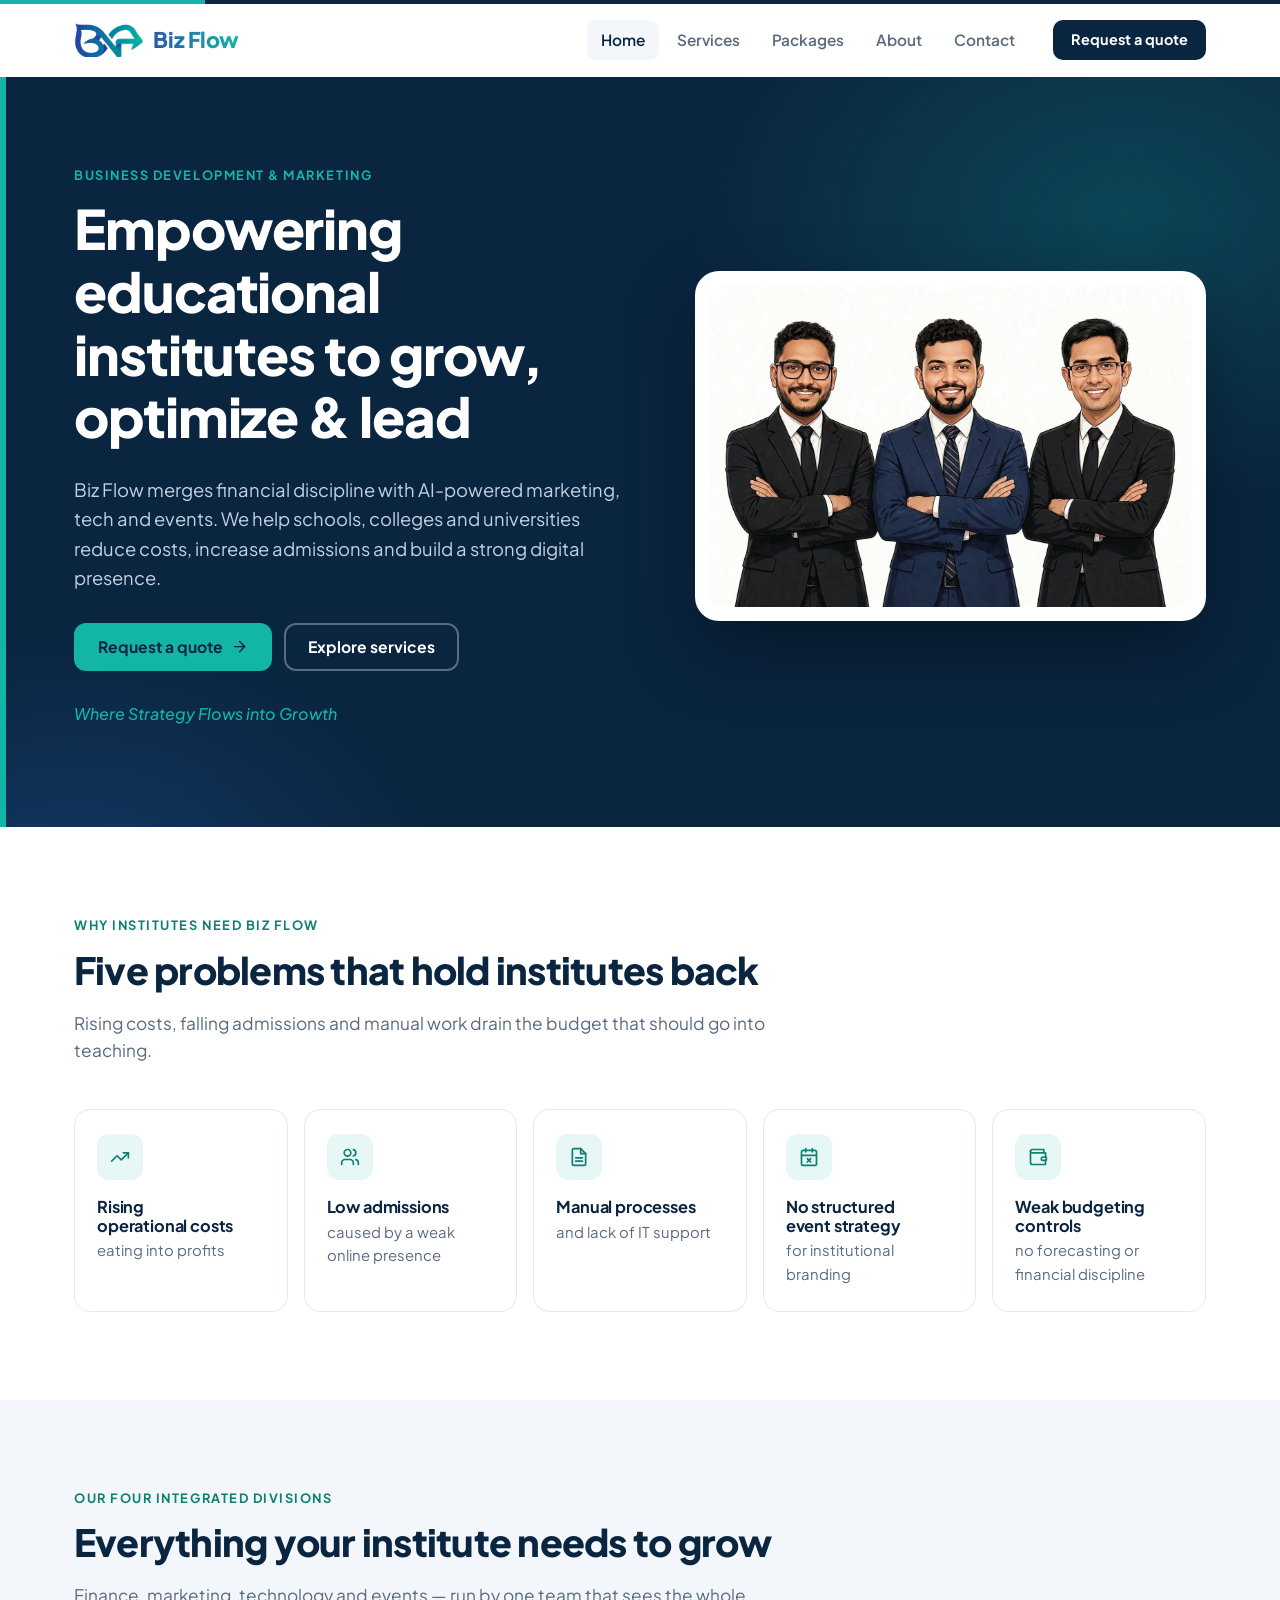
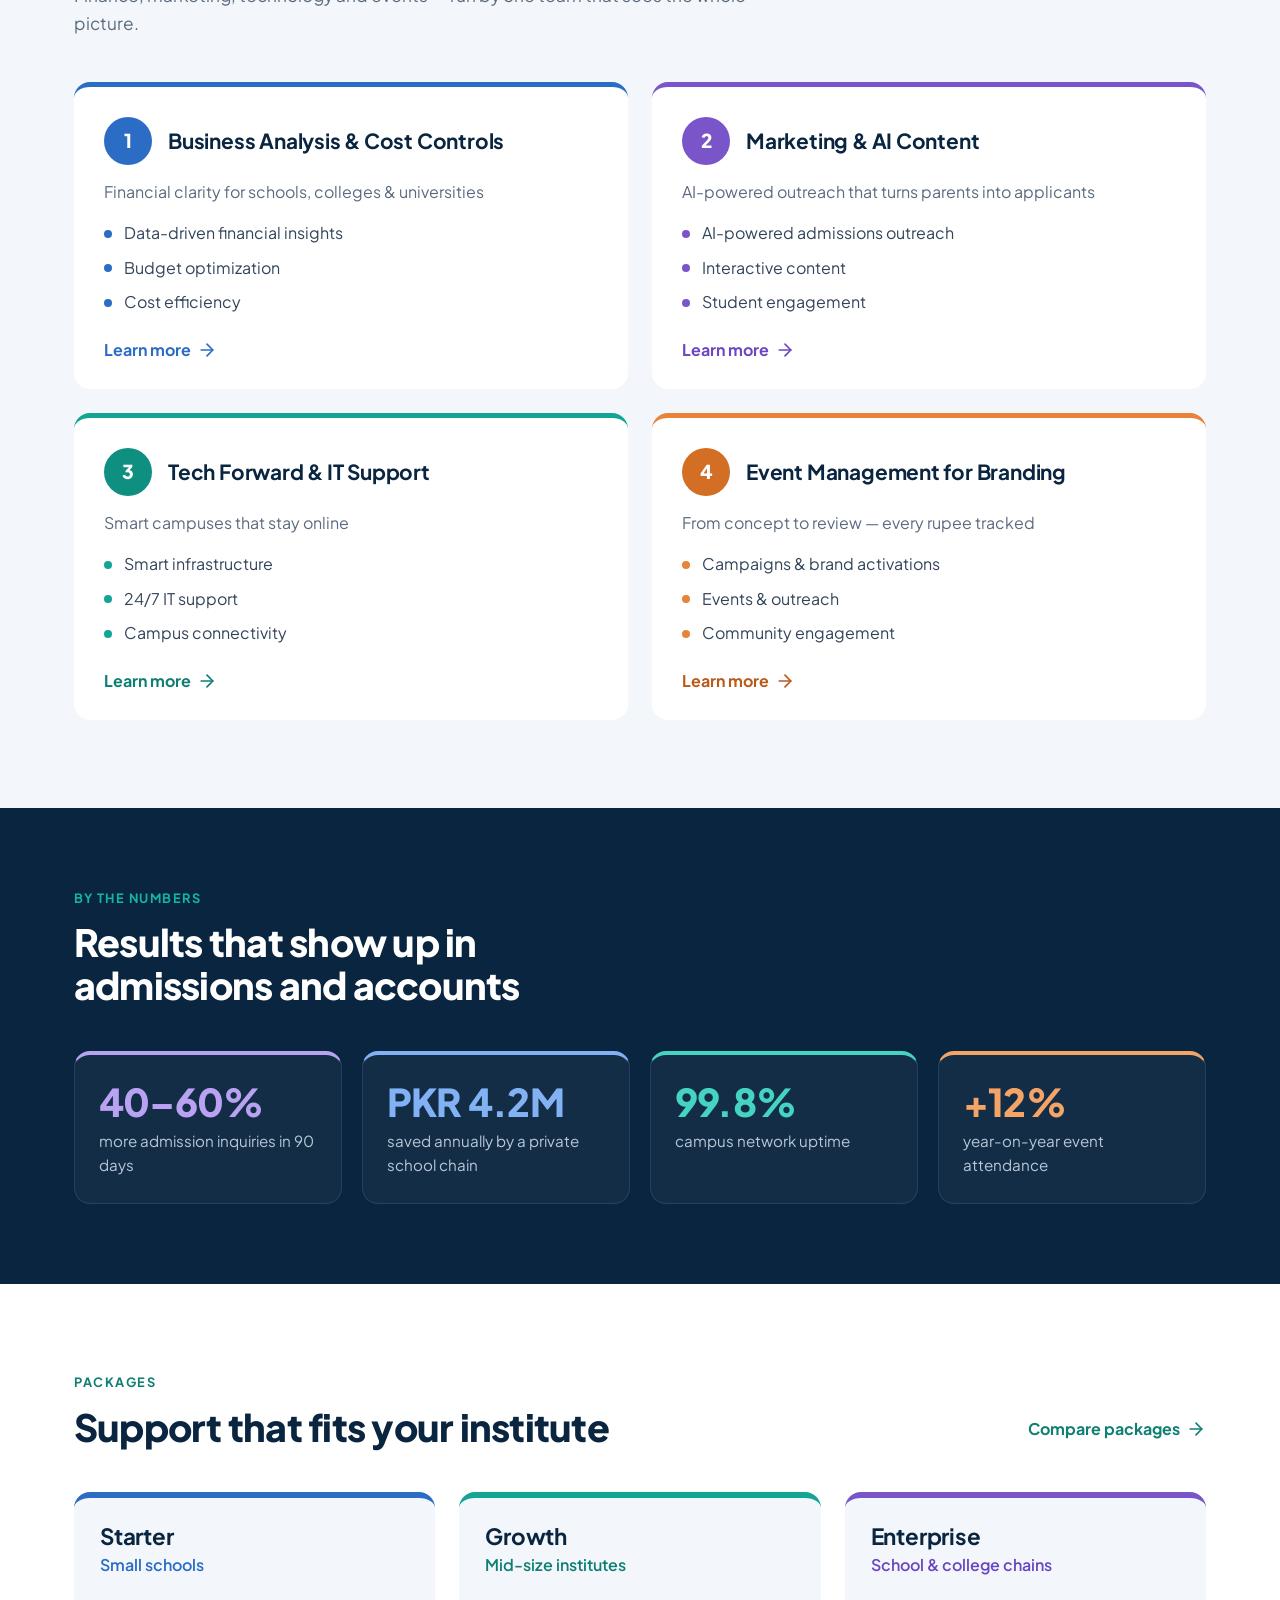
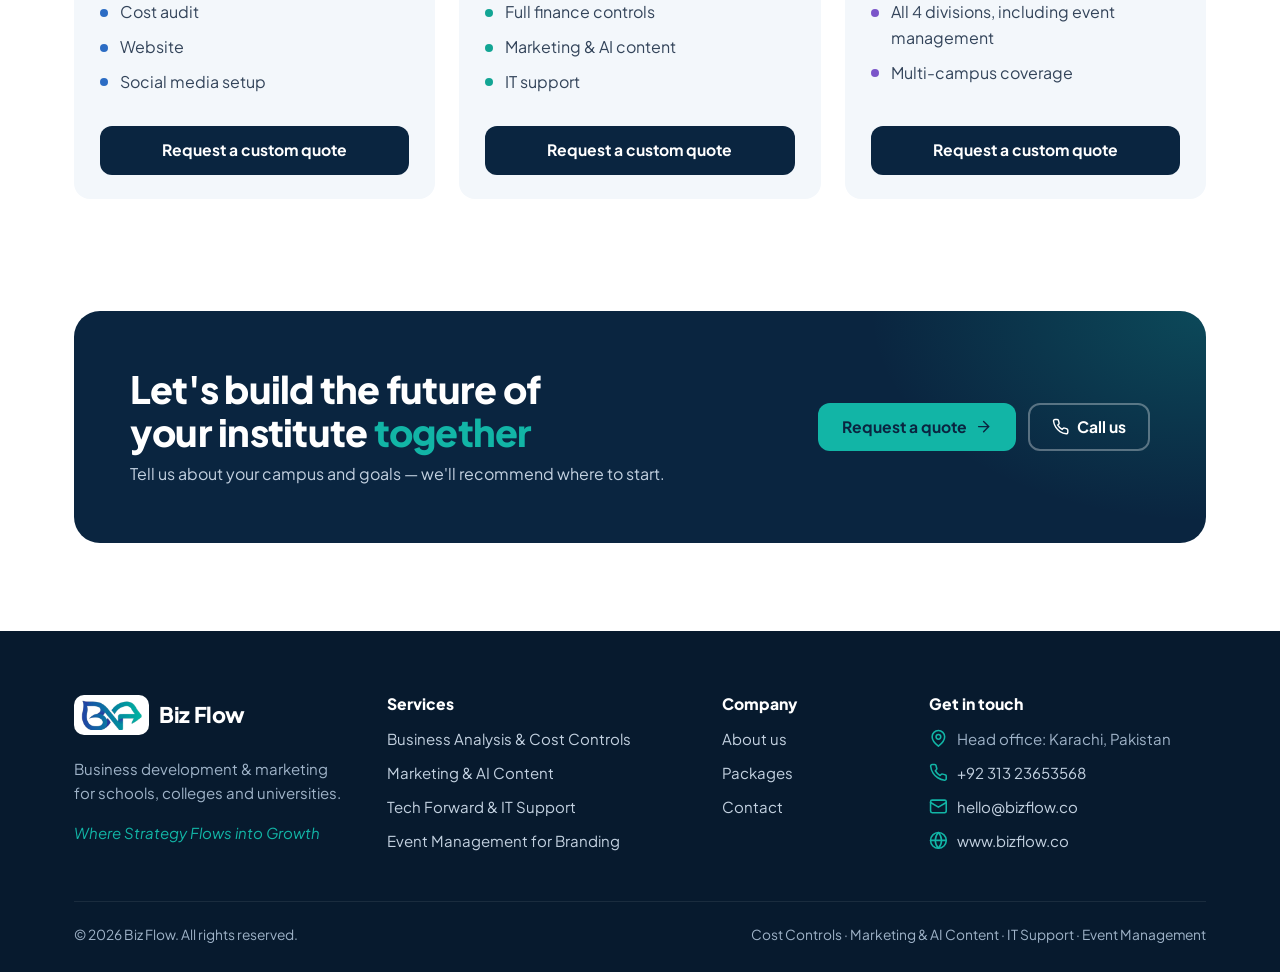
==== index.html @ 92a4a226 "Add Biz Flow single-page website Static SPA (HTML/CSS/JS, hash routing) for GitHub Pages: home, serv" ====
<!doctype html>
<html lang="en">
<head>
  <meta charset="utf-8">
  <meta name="viewport" content="width=device-width, initial-scale=1">
  <title>Biz Flow — Business Development &amp; Marketing for Educational Institutes</title>
  <meta name="description" content="Biz Flow helps schools, colleges and universities in Pakistan reduce costs, increase admissions and build a strong digital presence — cost controls, AI marketing, IT support and event management.">
  <meta name="theme-color" content="#0a2540">

  <meta property="og:type" content="website">
  <meta property="og:title" content="Biz Flow — Where Strategy Flows into Growth">
  <meta property="og:description" content="Business development & marketing for schools, colleges and universities: cost controls, AI-powered admissions marketing, IT support and event management.">
  <meta property="og:image" content="assets/img/team.jpg">

  <link rel="icon" type="image/png" href="assets/img/favicon.png">
  <link rel="apple-touch-icon" href="assets/img/apple-touch-icon.png">

  <link rel="preconnect" href="https://fonts.googleapis.com">
  <link rel="preconnect" href="https://fonts.gstatic.com" crossorigin>
  <link rel="stylesheet" href="https://fonts.googleapis.com/css2?family=Plus+Jakarta+Sans:ital,wght@0,400;0,500;0,600;0,700;0,800;1,500&display=swap">
  <link rel="stylesheet" href="assets/css/style.css">
</head>
<body>
  <a class="skip-link" href="#app">Skip to content</a>

  <header class="site-header">
    <div class="container nav-wrap">
      <a class="brand" href="#/" aria-label="Biz Flow — home">
        <img src="assets/img/mark.png" alt="" width="69" height="34">
        <span>Biz Flow</span>
      </a>

      <button class="nav-toggle" type="button" aria-expanded="false" aria-controls="site-nav" aria-label="Open menu">
        <svg class="icon i-menu" viewBox="0 0 24 24" aria-hidden="true"><path d="M4 6h16"/><path d="M4 12h16"/><path d="M4 18h16"/></svg>
        <svg class="icon i-close" viewBox="0 0 24 24" aria-hidden="true"><path d="M18 6 6 18"/><path d="m6 6 12 12"/></svg>
      </button>

      <nav id="site-nav" class="site-nav" aria-label="Main">
        <ul>
          <li><a href="#/" data-nav="home">Home</a></li>
          <li><a href="#/services" data-nav="services">Services</a></li>
          <li><a href="#/packages" data-nav="packages">Packages</a></li>
          <li><a href="#/about" data-nav="about">About</a></li>
          <li><a href="#/contact" data-nav="contact">Contact</a></li>
        </ul>
        <a class="btn btn-dark btn-sm" href="#/contact">Request a quote</a>
      </nav>
    </div>
  </header>

  <main id="app" tabindex="-1">
    <noscript>
      <div class="container" style="padding:64px 24px">
        <h1>Biz Flow</h1>
        <p>Business development &amp; marketing for educational institutes. Please enable JavaScript to view this site,
          or contact us at <a href="mailto:hello@bizflow.co">hello@bizflow.co</a>.</p>
      </div>
    </noscript>
  </main>

  <footer id="site-footer" class="site-footer"></footer>

  <script src="assets/js/data.js"></script>
  <script src="assets/js/app.js"></script>
</body>
</html>
---- assets/css/style.css ----
/* ==========================================================
   Biz Flow — site styles
   Brand colours sampled from the Biz Flow company profile.
   ========================================================== */

:root {
  --navy: #0a2540;
  --navy-2: #12355c;
  --navy-deep: #071a2e;
  --ink: #0a2540;
  --text: #33445a;
  --muted: #5b6b7f;
  --line: #e3e9f0;
  --line-strong: #c9d4e0;
  --surface: #f3f7fb;
  --white: #ffffff;

  --teal: #12b5a6;
  --teal-hover: #1fc9b9;
  --teal-dark: #0f7f74;
  --teal-tint: #e6f7f5;

  /* Division tones: base, strong (white text on it), text (on white), tint, light (on navy) */
  --blue: #2b6cc4;   --blue-strong: #2b6cc4;   --blue-text: #2b6cc4;   --blue-tint: #e8f0fb;   --blue-light: #82b2f3;
  --purple: #7a55c9; --purple-strong: #7a55c9; --purple-text: #6b46c1; --purple-tint: #f0ebfa; --purple-light: #b9a2f2;
  --green: #12a594;  --green-strong: #0f8f80;  --green-text: #0f7f74;  --green-tint: #e6f7f5;  --green-light: #45d3c2;
  --orange: #e8833a; --orange-strong: #d26f25; --orange-text: #b85a1a; --orange-tint: #fdf0e6; --orange-light: #f5a467;

  --radius: 16px;
  --radius-lg: 22px;
  --shadow: 0 1px 2px rgba(10, 37, 64, 0.05), 0 10px 30px rgba(10, 37, 64, 0.08);
  --font: "Plus Jakarta Sans", system-ui, -apple-system, "Segoe UI", Roboto, Arial, sans-serif;
  --container: 1180px;
  --header-h: 76px;
}

/* ---------- Base ---------- */
*,
*::before,
*::after {
  box-sizing: border-box;
}

html {
  -webkit-text-size-adjust: 100%;
}

body {
  margin: 0;
  font-family: var(--font);
  font-size: 16px;
  line-height: 1.6;
  color: var(--text);
  background: var(--white);
  -webkit-font-smoothing: antialiased;
  overflow-x: hidden;
}

img {
  display: block;
  max-width: 100%;
  height: auto;
}

a {
  color: inherit;
}

h1,
h2,
h3 {
  margin: 0 0 0.5em;
  color: var(--ink);
  font-weight: 800;
  line-height: 1.15;
  letter-spacing: -0.02em;
  text-wrap: balance;
}

h1 {
  font-size: clamp(2.1rem, 4.4vw, 3.4rem);
}

h2 {
  font-size: clamp(1.65rem, 3vw, 2.35rem);
}

h3 {
  font-size: 1.15rem;
  font-weight: 700;
  letter-spacing: -0.01em;
}

p {
  margin: 0 0 1em;
}

:focus-visible {
  outline: 3px solid var(--teal);
  outline-offset: 2px;
}

main:focus {
  outline: none;
}

.container {
  width: 100%;
  max-width: var(--container);
  margin: 0 auto;
  padding: 0 24px;
}

.narrow {
  max-width: 640px;
}

.center {
  text-align: center;
}

.muted {
  color: var(--muted);
}

.sr-only {
  position: absolute;
  width: 1px;
  height: 1px;
  padding: 0;
  margin: -1px;
  overflow: hidden;
  clip: rect(0, 0, 0, 0);
  white-space: nowrap;
  border: 0;
}

.icon {
  width: 1.25em;
  height: 1.25em;
  flex: none;
  fill: none;
  stroke: currentColor;
  stroke-width: 2;
  stroke-linecap: round;
  stroke-linejoin: round;
}

.skip-link {
  position: absolute;
  left: 16px;
  top: -60px;
  z-index: 100;
  padding: 10px 16px;
  border-radius: 10px;
  background: var(--navy);
  color: #fff;
  font-weight: 700;
  text-decoration: none;
}

.skip-link:focus {
  top: 12px;
}

/* ---------- Buttons ---------- */
.btn {
  display: inline-flex;
  align-items: center;
  justify-content: center;
  gap: 8px;
  padding: 13px 22px;
  border: 2px solid transparent;
  border-radius: 12px;
  font: inherit;
  font-size: 0.98rem;
  font-weight: 700;
  line-height: 1.2;
  text-decoration: none;
  cursor: pointer;
  transition: transform 0.15s ease, background-color 0.15s ease, border-color 0.15s ease, box-shadow 0.15s ease;
}

.btn:hover {
  transform: translateY(-1px);
}

.btn .icon {
  width: 1.1em;
  height: 1.1em;
}

.btn-primary {
  background: var(--teal);
  color: var(--navy);
}

.btn-primary:hover {
  background: var(--teal-hover);
  box-shadow: 0 8px 22px rgba(18, 181, 166, 0.32);
}

.btn-dark {
  background: var(--navy);
  color: #fff;
}

.btn-dark:hover {
  background: var(--navy-2);
  box-shadow: 0 8px 22px rgba(10, 37, 64, 0.22);
}

.btn-ghost-light {
  border-color: rgba(255, 255, 255, 0.32);
  color: #fff;
}

.btn-ghost-light:hover {
  border-color: #fff;
  background: rgba(255, 255, 255, 0.06);
}

.btn-whatsapp {
  background: #1f9d55;
  color: #fff;
}

.btn-whatsapp:hover {
  background: #1a8a4a;
}

.btn-sm {
  padding: 9px 16px;
  border-radius: 10px;
  font-size: 0.9rem;
}

.btn-row {
  display: flex;
  flex-wrap: wrap;
  gap: 12px;
}

.link-arrow {
  display: inline-flex;
  align-items: center;
  gap: 6px;
  color: var(--teal-dark);
  font-weight: 700;
  text-decoration: none;
  white-space: nowrap;
}

.link-arrow:hover .icon {
  transform: translateX(3px);
}

.link-arrow .icon,
.more .icon {
  transition: transform 0.15s ease;
}

/* ---------- Header ---------- */
.site-header {
  position: sticky;
  top: 0;
  z-index: 50;
  background: rgba(255, 255, 255, 0.94);
  backdrop-filter: saturate(180%) blur(12px);
  -webkit-backdrop-filter: saturate(180%) blur(12px);
  border-bottom: 1px solid transparent;
  transition: border-color 0.2s ease, box-shadow 0.2s ease;
}

.site-header::before {
  content: "";
  display: block;
  height: 4px;
  background: linear-gradient(90deg, var(--teal) 0 16%, var(--navy) 16% 100%);
}

.site-header.scrolled {
  border-bottom-color: var(--line);
  box-shadow: 0 6px 24px rgba(10, 37, 64, 0.06);
}

.nav-wrap {
  display: flex;
  align-items: center;
  justify-content: space-between;
  gap: 24px;
  height: calc(var(--header-h) - 4px);
}

.brand {
  display: inline-flex;
  align-items: center;
  gap: 10px;
  font-size: 1.35rem;
  font-weight: 800;
  letter-spacing: -0.02em;
  text-decoration: none;
}

.brand img {
  width: auto;
  height: 34px;
}

.brand span {
  background: linear-gradient(90deg, #2b5ba8, #12b5a6);
  -webkit-background-clip: text;
  background-clip: text;
  color: transparent;
}

.site-nav {
  display: flex;
  align-items: center;
  gap: 24px;
}

.site-nav ul {
  display: flex;
  gap: 4px;
  margin: 0;
  padding: 0;
  list-style: none;
}

.site-nav ul a {
  display: block;
  padding: 8px 14px;
  border-radius: 9px;
  color: var(--muted);
  font-size: 0.96rem;
  font-weight: 600;
  text-decoration: none;
  transition: color 0.15s ease, background-color 0.15s ease;
}

.site-nav ul a:hover,
.site-nav ul a[aria-current="page"] {
  color: var(--ink);
  background: var(--surface);
}

.nav-toggle {
  display: none;
  align-items: center;
  justify-content: center;
  width: 44px;
  height: 44px;
  padding: 0;
  border: 1px solid var(--line);
  border-radius: 10px;
  background: #fff;
  color: var(--ink);
  cursor: pointer;
}

.nav-toggle .icon {
  width: 22px;
  height: 22px;
}

.nav-toggle .i-close,
.nav-toggle[aria-expanded="true"] .i-menu {
  display: none;
}

.nav-toggle[aria-expanded="true"] .i-close {
  display: block;
}

@media (max-width: 920px) {
  .nav-toggle {
    display: inline-flex;
  }

  .site-nav {
    position: absolute;
    top: 100%;
    left: 0;
    right: 0;
    display: none;
    flex-direction: column;
    align-items: stretch;
    gap: 14px;
    padding: 12px 16px 20px;
    background: #fff;
    border-bottom: 1px solid var(--line);
    box-shadow: 0 18px 30px rgba(10, 37, 64, 0.1);
  }

  .site-nav.open {
    display: flex;
  }

  .site-nav ul {
    flex-direction: column;
  }

  .site-nav ul a {
    padding: 12px 14px;
    font-size: 1rem;
  }
}

/* ---------- Sections ---------- */
.section {
  padding: 88px 0;
}

.section-tight {
  padding: 24px 0 88px;
}

.section-alt {
  background: var(--surface);
}

.section-head {
  max-width: 720px;
  margin-bottom: 44px;
}

.section-head.center {
  margin-inline: auto;
  text-align: center;
}

.section-head p:last-child {
  margin-bottom: 0;
  color: var(--muted);
  font-size: 1.08rem;
}

.head-row {
  display: flex;
  align-items: flex-end;
  justify-content: space-between;
  gap: 24px;
  margin-bottom: 44px;
}

.head-row .section-head,
.head-row .section-head h2 {
  margin-bottom: 0;
}

.head-row .link-arrow {
  padding-bottom: 6px;
}

.eyebrow {
  margin: 0 0 12px;
  color: var(--teal-dark);
  font-size: 0.8rem;
  font-weight: 700;
  letter-spacing: 0.12em;
  text-transform: uppercase;
}

.eyebrow-light {
  color: var(--teal);
}

.h-sm {
  margin-bottom: 20px;
  font-size: 1.4rem;
}

.spacer {
  height: 40px;
}

/* ---------- Hero ---------- */
.hero {
  position: relative;
  overflow: hidden;
  padding: 88px 0 100px;
  background: var(--navy);
  color: #c3d1e0;
}

.hero::before {
  content: "";
  position: absolute;
  inset: 0;
  background:
    radial-gradient(620px 420px at 88% 18%, rgba(18, 181, 166, 0.22), transparent 70%),
    radial-gradient(520px 380px at 6% 110%, rgba(43, 108, 196, 0.28), transparent 70%);
  pointer-events: none;
}

.hero::after {
  content: "";
  position: absolute;
  top: 0;
  bottom: 0;
  left: 0;
  width: 6px;
  background: var(--teal);
}

.hero-grid {
  position: relative;
  display: grid;
  grid-template-columns: 1.05fr 0.95fr;
  align-items: center;
  gap: 56px;
}

.hero h1 {
  color: #fff;
}

.hero .lead {
  max-width: 34em;
  margin-bottom: 30px;
  color: #c3d1e0;
  font-size: 1.15rem;
}

.hero-tagline {
  margin: 30px 0 0;
  color: var(--teal);
  font-style: italic;
  font-weight: 500;
}

.hero-media {
  padding: 14px;
  border-radius: 24px;
  background: #fff;
  box-shadow: 0 30px 70px rgba(0, 0, 0, 0.35);
}

.hero-media img {
  border-radius: 14px;
}

@media (max-width: 920px) {
  .hero {
    padding: 56px 0 64px;
  }

  .hero-grid {
    grid-template-columns: 1fr;
    gap: 40px;
  }
}

/* ---------- Page header ---------- */
.page-head {
  position: relative;
  padding: 64px 0 56px;
  background: var(--surface);
  border-bottom: 1px solid var(--line);
}

.page-head h1 {
  max-width: 20em;
  font-size: clamp(2rem, 3.8vw, 2.9rem);
}

.page-head .sub {
  max-width: 40em;
  margin: 0;
  color: var(--muted);
  font-size: 1.15rem;
}

.page-head .btn-row {
  margin-top: 28px;
}

.division-head::before {
  content: "";
  position: absolute;
  top: 0;
  left: 0;
  right: 0;
  height: 6px;
  background: var(--c);
}

.division-head .title-row {
  display: flex;
  align-items: center;
  gap: 18px;
  margin-bottom: 12px;
}

.division-head h1 {
  margin: 0;
}

.crumbs {
  margin-bottom: 18px;
  color: var(--muted);
  font-size: 0.9rem;
}

.crumbs a {
  color: var(--muted);
  text-decoration: none;
}

.crumbs a:hover {
  color: var(--ink);
  text-decoration: underline;
}

/* ---------- Pain points ---------- */
.pain-grid {
  display: grid;
  grid-template-columns: repeat(5, 1fr);
  gap: 16px;
}

.pain {
  padding: 24px 22px;
  border: 1px solid var(--line);
  border-radius: var(--radius);
  background: #fff;
}

.pain .ic {
  display: grid;
  place-items: center;
  width: 46px;
  height: 46px;
  margin-bottom: 18px;
  border-radius: 12px;
  background: var(--teal-tint);
  color: var(--teal-dark);
}

.pain h3 {
  margin-bottom: 4px;
  font-size: 1.02rem;
}

.pain p {
  margin: 0;
  color: var(--muted);
  font-size: 0.93rem;
}

@media (max-width: 1100px) {
  .pain-grid {
    grid-template-columns: repeat(3, 1fr);
  }
}

@media (max-width: 720px) {
  .pain-grid {
    grid-template-columns: 1fr 1fr;
  }
}

@media (max-width: 460px) {
  .pain-grid {
    grid-template-columns: 1fr;
  }
}

/* ---------- Division cards ---------- */
.div-grid {
  display: grid;
  grid-template-columns: repeat(2, 1fr);
  gap: 24px;
}

.section-alt .div-card {
  background: #fff;
}

.div-card {
  display: flex;
  flex-direction: column;
  padding: 30px 30px 26px;
  border-top: 5px solid var(--c);
  border-radius: var(--radius);
  background: var(--surface);
  color: inherit;
  text-decoration: none;
  transition: transform 0.2s ease, box-shadow 0.2s ease;
}

.div-card:hover {
  transform: translateY(-3px);
  box-shadow: var(--shadow);
}

.div-card .top {
  display: flex;
  align-items: center;
  gap: 16px;
  margin-bottom: 14px;
}

.div-card h3 {
  margin: 0;
  font-size: 1.3rem;
}

.div-card .tag {
  color: var(--muted);
}

.badge-num {
  display: grid;
  place-items: center;
  flex: none;
  width: 48px;
  height: 48px;
  border-radius: 50%;
  background: var(--c-strong);
  color: #fff;
  font-size: 1.2rem;
  font-weight: 800;
}

.badge-num.lg {
  width: 60px;
  height: 60px;
  font-size: 1.5rem;
}

.ticks {
  display: grid;
  gap: 9px;
  margin: 0 0 22px;
  padding: 0;
  list-style: none;
}

.ticks li {
  display: flex;
  align-items: flex-start;
  gap: 12px;
}

.ticks li::before {
  content: "";
  flex: none;
  width: 8px;
  height: 8px;
  margin-top: 0.6em;
  border-radius: 50%;
  background: var(--c);
}

.more {
  display: inline-flex;
  align-items: center;
  gap: 6px;
  margin-top: auto;
  color: var(--c-text);
  font-weight: 700;
}

.div-card:hover .more .icon {
  transform: translateX(3px);
}

@media (max-width: 780px) {
  .div-grid {
    grid-template-columns: 1fr;
  }

  .div-card {
    padding: 24px 22px 22px;
  }

  .div-card h3 {
    font-size: 1.15rem;
  }
}

/* ---------- Numbers band ---------- */
.numbers {
  padding: 80px 0;
  background: var(--navy);
  color: #c3d1e0;
}

.numbers h2 {
  color: #fff;
}

.num-grid {
  display: grid;
  grid-template-columns: repeat(4, 1fr);
  gap: 20px;
}

.num {
  padding: 26px 24px;
  border: 1px solid rgba(255, 255, 255, 0.09);
  border-top: 4px solid var(--c-light);
  border-radius: var(--radius);
  background: rgba(255, 255, 255, 0.04);
}

.num .v {
  margin: 0 0 6px;
  color: var(--c-light);
  font-size: clamp(1.8rem, 3vw, 2.4rem);
  font-weight: 800;
  line-height: 1.1;
  letter-spacing: -0.02em;
}

.num .l {
  margin: 0;
  color: #b8c7d8;
  font-size: 0.95rem;
}

@media (max-width: 920px) {
  .num-grid {
    grid-template-columns: 1fr 1fr;
  }
}

@media (max-width: 460px) {
  .num-grid {
    grid-template-columns: 1fr;
  }
}

/* ---------- Packages ---------- */
.pkg-grid {
  display: grid;
  grid-template-columns: repeat(3, 1fr);
  gap: 24px;
}

.pkg {
  display: flex;
  flex-direction: column;
  padding: 32px 30px 30px;
  border-top: 6px solid var(--c);
  border-radius: var(--radius);
  background: var(--surface);
}

.pkg h3 {
  margin-bottom: 2px;
  font-size: 1.7rem;
}

.pkg .aud {
  margin-bottom: 22px;
  color: var(--c-text);
  font-weight: 600;
}

.pkg .ticks {
  margin-bottom: 32px;
}

.pkg .btn {
  margin-top: auto;
}

.pkg-grid.compact .pkg {
  padding: 26px 26px 24px;
}

.pkg-grid.compact .pkg h3 {
  font-size: 1.4rem;
}

@media (max-width: 920px) {
  .pkg-grid {
    grid-template-columns: 1fr;
  }
}

.compare-wrap {
  overflow-x: auto;
  border: 1px solid var(--line);
  border-radius: var(--radius);
  background: #fff;
}

.compare {
  width: 100%;
  min-width: 640px;
  border-collapse: collapse;
  font-size: 0.96rem;
}

.compare th,
.compare td {
  padding: 16px 20px;
  border-bottom: 1px solid var(--line);
  text-align: left;
  vertical-align: middle;
}

.compare thead th {
  background: var(--surface);
  color: var(--ink);
  font-weight: 700;
}

.compare tbody th {
  color: var(--ink);
  font-weight: 600;
}

.compare tr:last-child > * {
  border-bottom: 0;
}

.compare .yes {
  color: var(--green-text);
}

.compare .no {
  color: #9aa8b8;
}

/* ---------- Division detail ---------- */
.split {
  display: grid;
  grid-template-columns: 1.15fr 0.85fr;
  align-items: start;
  gap: 48px;
}

@media (max-width: 960px) {
  .split {
    grid-template-columns: 1fr;
  }
}

.svc-list {
  display: grid;
  gap: 14px;
}

.svc {
  display: flex;
  gap: 16px;
  padding: 20px 22px;
  border: 1px solid var(--line);
  border-radius: var(--radius);
  background: #fff;
}

.svc .ic {
  display: grid;
  place-items: center;
  flex: none;
  width: 40px;
  height: 40px;
  border-radius: 10px;
  background: var(--c-tint);
  color: var(--c-text);
}

.svc h3 {
  margin: 0 0 4px;
  font-size: 1.05rem;
}

.svc p {
  margin: 0;
  color: var(--muted);
  font-size: 0.95rem;
}

.callout {
  margin: 20px 0 0;
  padding: 18px 22px;
  border-radius: var(--radius);
  background: var(--teal-tint);
  color: var(--teal-dark);
  font-weight: 600;
}

.aside-stack {
  display: grid;
  gap: 20px;
}

.stat-grid {
  display: grid;
  grid-template-columns: repeat(2, 1fr);
  gap: 16px;
}

.stat-grid.three {
  grid-template-columns: repeat(3, 1fr);
}

.stat {
  padding: 22px 22px 20px;
  border-left: 4px solid var(--c);
  border-radius: var(--radius);
  background: var(--surface);
}

.stat .v {
  margin: 0 0 6px;
  color: var(--c-text);
  font-size: clamp(1.6rem, 2.6vw, 2.1rem);
  font-weight: 800;
  line-height: 1.1;
  letter-spacing: -0.02em;
}

.stat .l {
  margin: 0;
  color: var(--muted);
  font-size: 0.93rem;
}

@media (max-width: 800px) {
  .stat-grid.three {
    grid-template-columns: 1fr;
  }
}

@media (max-width: 420px) {
  .stat-grid {
    grid-template-columns: 1fr;
  }
}

.dark-box {
  padding: 28px;
  border-radius: 20px;
  background: var(--navy);
  color: #c3d1e0;
}

.dark-box .label {
  margin-bottom: 10px;
  color: var(--teal);
  font-size: 0.8rem;
  font-weight: 700;
  letter-spacing: 0.12em;
  text-transform: uppercase;
}

.dark-box h3 {
  margin-bottom: 18px;
  color: #fff;
  font-size: 1.25rem;
}

.dark-box ul {
  display: grid;
  gap: 12px;
  margin: 0;
  padding: 0;
  list-style: none;
}

.dark-box li {
  display: flex;
  align-items: flex-start;
  gap: 10px;
}

.dark-box li .icon {
  margin-top: 2px;
  color: var(--teal);
}

.dark-box .foot {
  margin: 20px 0 0;
  padding-top: 16px;
  border-top: 1px solid rgba(255, 255, 255, 0.12);
  color: #9fb3c8;
  font-style: italic;
}

.dark-box .outcome {
  margin: 18px 0 0;
  color: var(--teal);
  font-size: 1.15rem;
  font-weight: 800;
}

.steps {
  display: grid;
  grid-template-columns: repeat(5, 1fr);
  gap: 18px;
  margin: 0;
  padding: 0;
  list-style: none;
}

.step {
  position: relative;
  padding: 22px 20px;
  border-radius: var(--radius);
  background: var(--surface);
}

.step .n {
  display: grid;
  place-items: center;
  width: 42px;
  height: 42px;
  margin-bottom: 16px;
  border-radius: 50%;
  background: var(--c-strong);
  color: #fff;
  font-weight: 800;
}

.step h3 {
  margin-bottom: 8px;
  font-size: 1.04rem;
}

.step p {
  margin: 0;
  color: var(--muted);
  font-size: 0.93rem;
}

@media (min-width: 1101px) {
  .step:not(:last-child)::after {
    content: "";
    position: absolute;
    top: 38px;
    right: -14px;
    width: 10px;
    height: 10px;
    border-top: 2px solid var(--line-strong);
    border-right: 2px solid var(--line-strong);
    transform: rotate(45deg);
  }
}

@media (max-width: 1100px) {
  .steps {
    grid-template-columns: repeat(3, 1fr);
  }
}

@media (max-width: 720px) {
  .steps {
    grid-template-columns: 1fr;
  }
}

.mini-grid {
  display: grid;
  grid-template-columns: repeat(3, 1fr);
  gap: 16px;
}

.mini {
  display: flex;
  align-items: center;
  gap: 14px;
  padding: 18px 20px;
  border-left: 4px solid var(--c);
  border-radius: var(--radius);
  background: #fff;
  text-decoration: none;
  transition: transform 0.15s ease, box-shadow 0.15s ease;
}

.mini:hover {
  transform: translateY(-2px);
  box-shadow: var(--shadow);
}

.mini .badge-num {
  width: 40px;
  height: 40px;
  font-size: 1rem;
}

.mini strong {
  display: block;
  color: var(--ink);
  line-height: 1.3;
}

.mini small {
  display: block;
  margin-top: 2px;
  color: var(--muted);
  font-size: 0.86rem;
}

.pager {
  display: flex;
  justify-content: space-between;
  gap: 16px;
  margin-top: 28px;
}

.pager a {
  display: inline-flex;
  align-items: center;
  gap: 8px;
  color: var(--muted);
  font-size: 0.93rem;
  font-weight: 600;
  text-decoration: none;
}

.pager a:hover {
  color: var(--ink);
}

@media (max-width: 920px) {
  .mini-grid {
    grid-template-columns: 1fr;
  }
}

@media (max-width: 560px) {
  .pager {
    flex-direction: column;
  }
}

/* ---------- About ---------- */
.about-split {
  align-items: center;
}

.lead-dark {
  margin-bottom: 28px;
  color: var(--ink);
  font-size: 1.2rem;
  line-height: 1.55;
}

.mission {
  margin-bottom: 36px;
}

.mission-text {
  margin: 0;
  color: #fff;
  font-size: 1.15rem;
  font-weight: 600;
  line-height: 1.5;
}

.values {
  display: grid;
  grid-template-columns: 1fr 1fr;
  gap: 12px;
}

.value {
  display: flex;
  align-items: center;
  gap: 12px;
  padding: 14px 16px;
  border-radius: 12px;
  background: var(--surface);
  color: var(--ink);
  font-weight: 700;
}

.value .ic {
  display: grid;
  place-items: center;
  flex: none;
  width: 38px;
  height: 38px;
  border-radius: 10px;
  background: var(--c-tint);
  color: var(--c-text);
}

.photo-card {
  padding: 14px;
  border: 1px solid var(--line);
  border-radius: var(--radius-lg);
  background: #fff;
  box-shadow: var(--shadow);
}

.photo-card img {
  border-radius: 12px;
}

.photo-caption {
  display: flex;
  align-items: center;
  gap: 8px;
  margin: 14px 4px 2px;
  color: var(--muted);
  font-size: 0.92rem;
}

.photo-caption .icon {
  color: var(--teal-dark);
}

@media (max-width: 520px) {
  .values {
    grid-template-columns: 1fr;
  }
}

/* ---------- CTA band ---------- */
.cta-band {
  position: relative;
  overflow: hidden;
  display: flex;
  align-items: center;
  justify-content: space-between;
  gap: 32px;
  padding: 56px;
  border-radius: 26px;
  background: var(--navy);
  color: #c3d1e0;
}

.cta-band::before {
  content: "";
  position: absolute;
  inset: 0;
  background: radial-gradient(480px 300px at 100% 0%, rgba(18, 181, 166, 0.25), transparent 70%);
  pointer-events: none;
}

.cta-band > * {
  position: relative;
}

.cta-band h2 {
  margin-bottom: 8px;
  color: #fff;
}

.cta-band h2 em {
  color: var(--teal);
  font-style: normal;
}

.cta-band p {
  margin: 0;
  max-width: 36em;
}

.cta-band .btn-row {
  flex: none;
}

@media (max-width: 860px) {
  .cta-band {
    flex-direction: column;
    align-items: flex-start;
    padding: 36px 26px;
  }
}

/* ---------- Contact ---------- */
.contact-grid {
  display: grid;
  grid-template-columns: 1.45fr 0.85fr;
  align-items: start;
  gap: 40px;
}

.form {
  padding: 32px;
  border: 1px solid var(--line);
  border-radius: 20px;
  background: #fff;
  box-shadow: var(--shadow);
}

.form-grid {
  display: grid;
  grid-template-columns: 1fr 1fr;
  gap: 18px 20px;
}

.field {
  display: flex;
  flex-direction: column;
  gap: 6px;
  min-width: 0;
  margin: 0;
  padding: 0;
  border: 0;
}

.field.full {
  grid-column: 1 / -1;
}

.field label,
.legend {
  padding: 0;
  color: var(--ink);
  font-size: 0.92rem;
  font-weight: 600;
}

.legend {
  margin-bottom: 8px;
}

.req {
  color: #c2410c;
}

input,
select,
textarea {
  width: 100%;
  padding: 12px 14px;
  border: 1.5px solid #d5dee8;
  border-radius: 10px;
  background: #fff;
  color: var(--ink);
  font: inherit;
  font-size: 0.98rem;
  transition: border-color 0.15s ease, box-shadow 0.15s ease;
}

input:focus,
select:focus,
textarea:focus {
  outline: none;
  border-color: var(--teal);
  box-shadow: 0 0 0 4px rgba(18, 181, 166, 0.18);
}

input[aria-invalid="true"] {
  border-color: #dc2626;
}

textarea {
  min-height: 120px;
  resize: vertical;
}

.err {
  margin: 0;
  color: #b91c1c;
  font-size: 0.85rem;
}

.err:empty {
  display: none;
}

.chips {
  display: flex;
  flex-wrap: wrap;
  gap: 10px;
}

.chip {
  position: relative;
}

.chip input {
  position: absolute;
  width: 1px;
  height: 1px;
  opacity: 0;
}

.chip span {
  display: inline-flex;
  align-items: center;
  gap: 8px;
  padding: 9px 14px;
  border: 1.5px solid #d5dee8;
  border-radius: 999px;
  background: #fff;
  color: var(--muted);
  font-size: 0.9rem;
  font-weight: 600;
  cursor: pointer;
  transition: border-color 0.15s ease, background-color 0.15s ease, color 0.15s ease;
}

.chip span::before {
  content: "";
  width: 10px;
  height: 10px;
  border-radius: 50%;
  background: var(--c);
}

.chip input:checked + span {
  border-color: var(--c);
  background: var(--c-tint);
  color: var(--ink);
}

.chip input:focus-visible + span {
  outline: 3px solid var(--teal);
  outline-offset: 2px;
}

.form-actions {
  display: flex;
  flex-wrap: wrap;
  gap: 12px;
  margin-top: 26px;
}

.form-note {
  margin: 14px 0 0;
  color: var(--muted);
  font-size: 0.86rem;
}

.status {
  display: none;
  margin: 16px 0 0;
  padding: 14px 16px;
  border-radius: 10px;
  background: var(--teal-tint);
  color: var(--teal-dark);
  font-weight: 600;
}

.status.show {
  display: block;
}

.contact-cards {
  display: grid;
  gap: 14px;
}

.c-card {
  display: flex;
  align-items: center;
  gap: 14px;
  padding: 18px 20px;
  border-radius: var(--radius);
  background: var(--surface);
  color: inherit;
  text-decoration: none;
  transition: background-color 0.15s ease;
}

a.c-card:hover {
  background: #e8eff7;
}

.c-card .ic {
  display: grid;
  place-items: center;
  flex: none;
  width: 44px;
  height: 44px;
  border-radius: 12px;
  background: #fff;
  color: var(--teal-dark);
}

.c-card .k {
  display: block;
  color: var(--muted);
  font-size: 0.78rem;
  font-weight: 700;
  letter-spacing: 0.08em;
  text-transform: uppercase;
}

.c-card .val {
  display: block;
  color: var(--ink);
  font-weight: 700;
  overflow-wrap: anywhere;
}

@media (max-width: 920px) {
  .contact-grid {
    grid-template-columns: 1fr;
  }
}

@media (max-width: 600px) {
  .form {
    padding: 22px 18px;
  }

  .form-grid {
    grid-template-columns: 1fr;
  }

  .form-actions .btn {
    flex: 1 1 100%;
  }
}

/* ---------- Footer ---------- */
.site-footer {
  padding-top: 64px;
  background: var(--navy-deep);
  color: #9fb3c8;
  font-size: 0.94rem;
}

.footer-grid {
  display: grid;
  grid-template-columns: 1.3fr 1.4fr 0.8fr 1.3fr;
  gap: 36px;
}

.footer-brand p {
  margin: 16px 0 0;
  max-width: 22em;
}

.footer-tagline {
  color: var(--teal);
  font-style: italic;
}

.brand-light img {
  height: 40px;
  padding: 5px 7px;
  border-radius: 10px;
  background: #fff;
}

.brand-light span {
  background: none;
  color: #fff;
}

.f-h {
  margin-bottom: 14px;
  color: #fff;
  font-size: 0.98rem;
  letter-spacing: 0;
}

.site-footer ul {
  display: grid;
  gap: 10px;
  margin: 0;
  padding: 0;
  list-style: none;
}

.site-footer a {
  color: #c3d1e0;
  text-decoration: none;
}

.site-footer a:hover {
  color: #fff;
  text-decoration: underline;
}

.contact-list li {
  display: flex;
  align-items: flex-start;
  gap: 10px;
}

.contact-list .icon {
  margin-top: 2px;
  color: var(--teal);
}

.footer-bottom {
  display: flex;
  flex-wrap: wrap;
  justify-content: space-between;
  gap: 8px 24px;
  margin-top: 48px;
  padding: 22px 0 26px;
  border-top: 1px solid rgba(255, 255, 255, 0.08);
  font-size: 0.86rem;
}

.footer-bottom p {
  margin: 0;
}

@media (max-width: 920px) {
  .footer-grid {
    grid-template-columns: 1fr 1fr;
  }
}

@media (max-width: 540px) {
  .footer-grid {
    grid-template-columns: 1fr;
  }
}

/* ---------- Small screens ---------- */
@media (max-width: 600px) {
  .container {
    padding: 0 16px;
  }

  .section {
    padding: 60px 0;
  }

  .section-tight {
    padding: 8px 0 60px;
  }

  .head-row {
    flex-direction: column;
    align-items: flex-start;
  }

  .page-head {
    padding: 44px 0 40px;
  }
}

/* ---------- Scroll reveal ---------- */
.js-reveal .reveal {
  opacity: 0;
  transform: translateY(16px);
  transition: opacity 0.6s ease, transform 0.6s ease;
}

.js-reveal .reveal.in {
  opacity: 1;
  transform: none;
}

@media (prefers-reduced-motion: reduce) {
  *,
  *::before,
  *::after {
    transition: none !important;
    animation: none !important;
  }
}
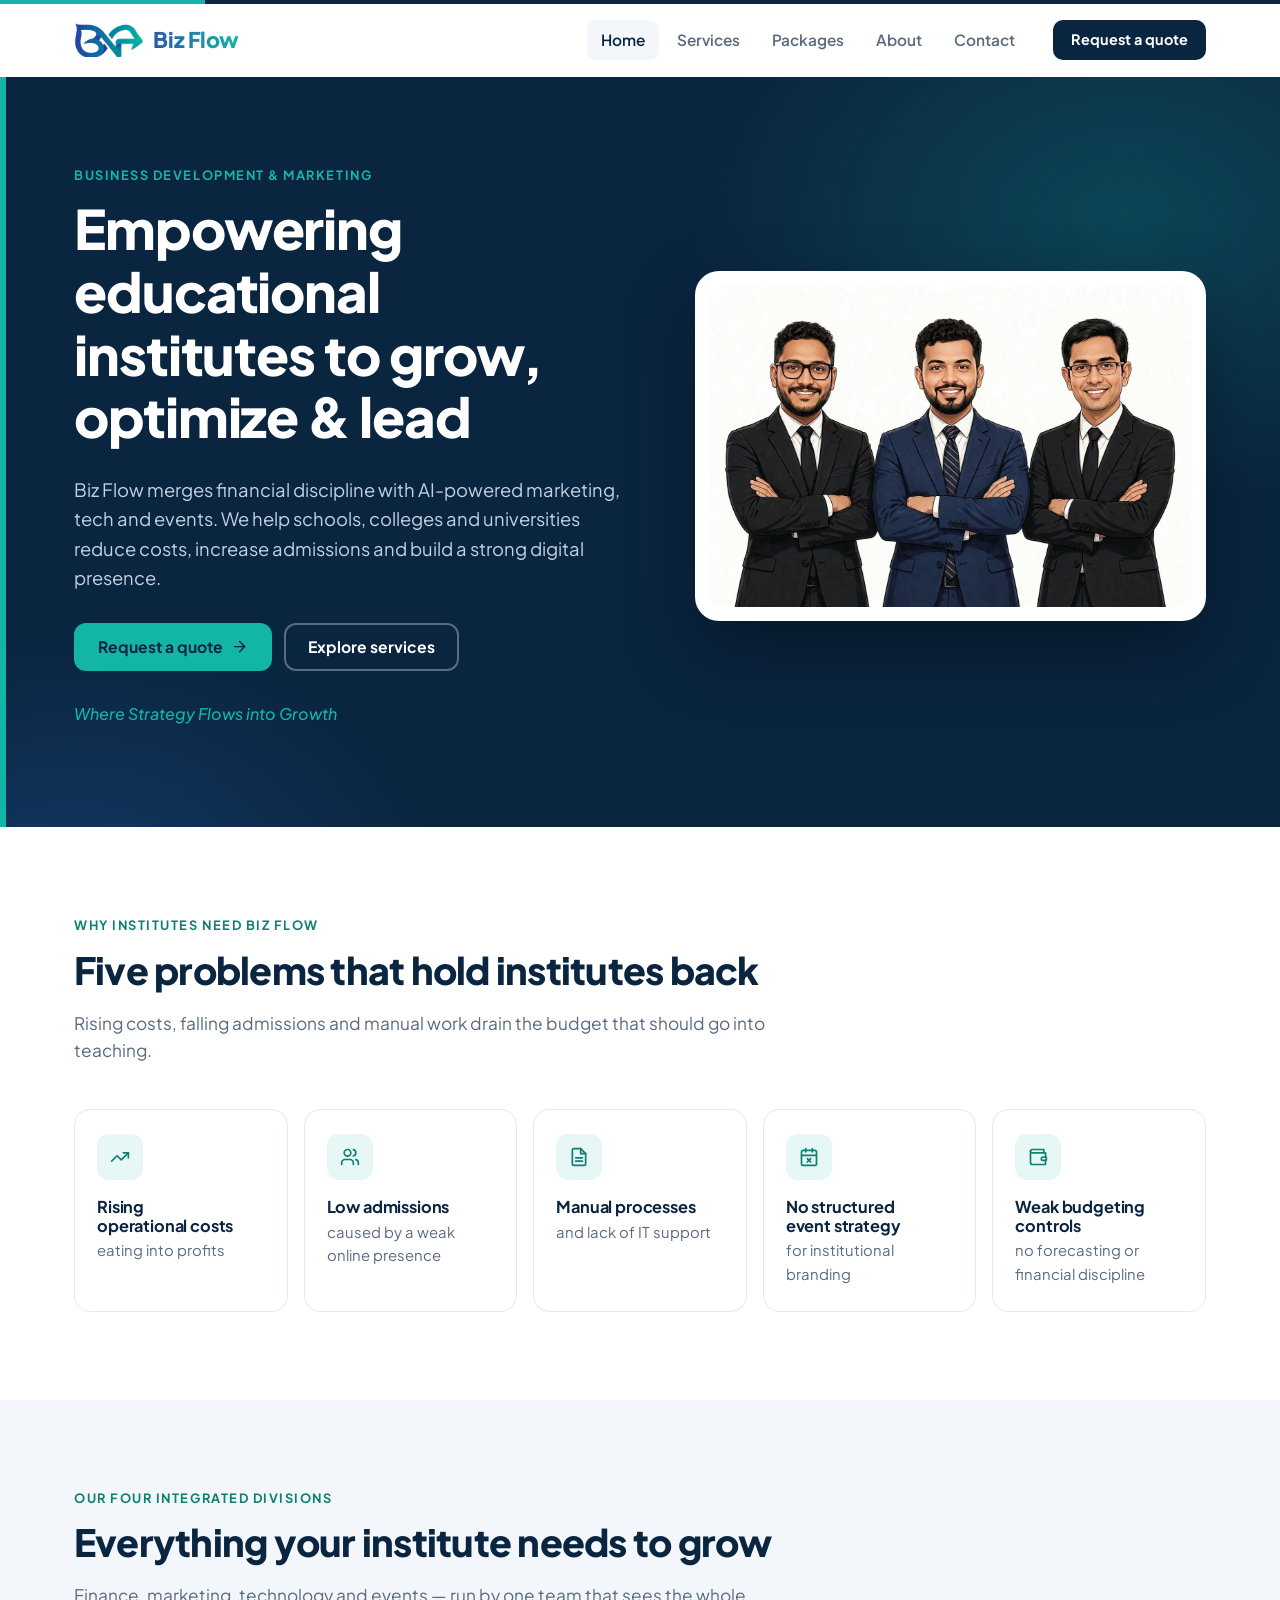
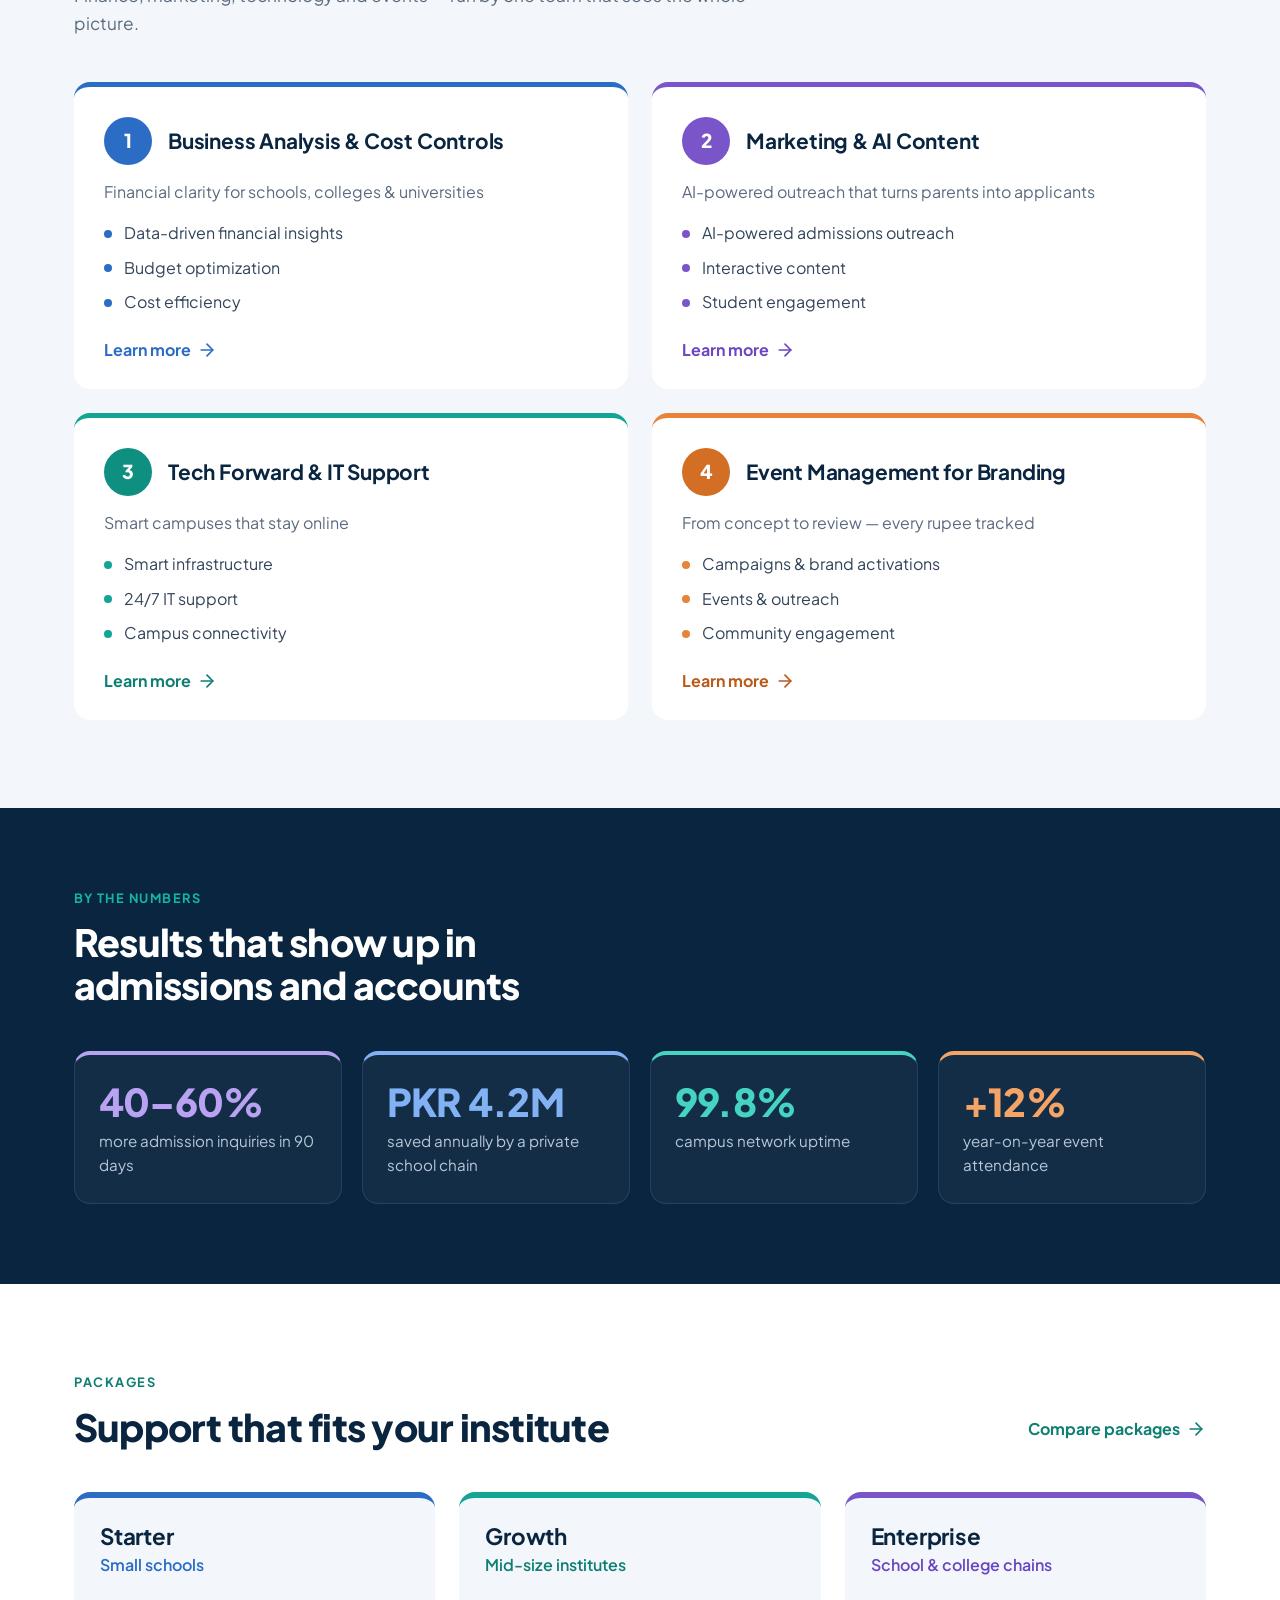
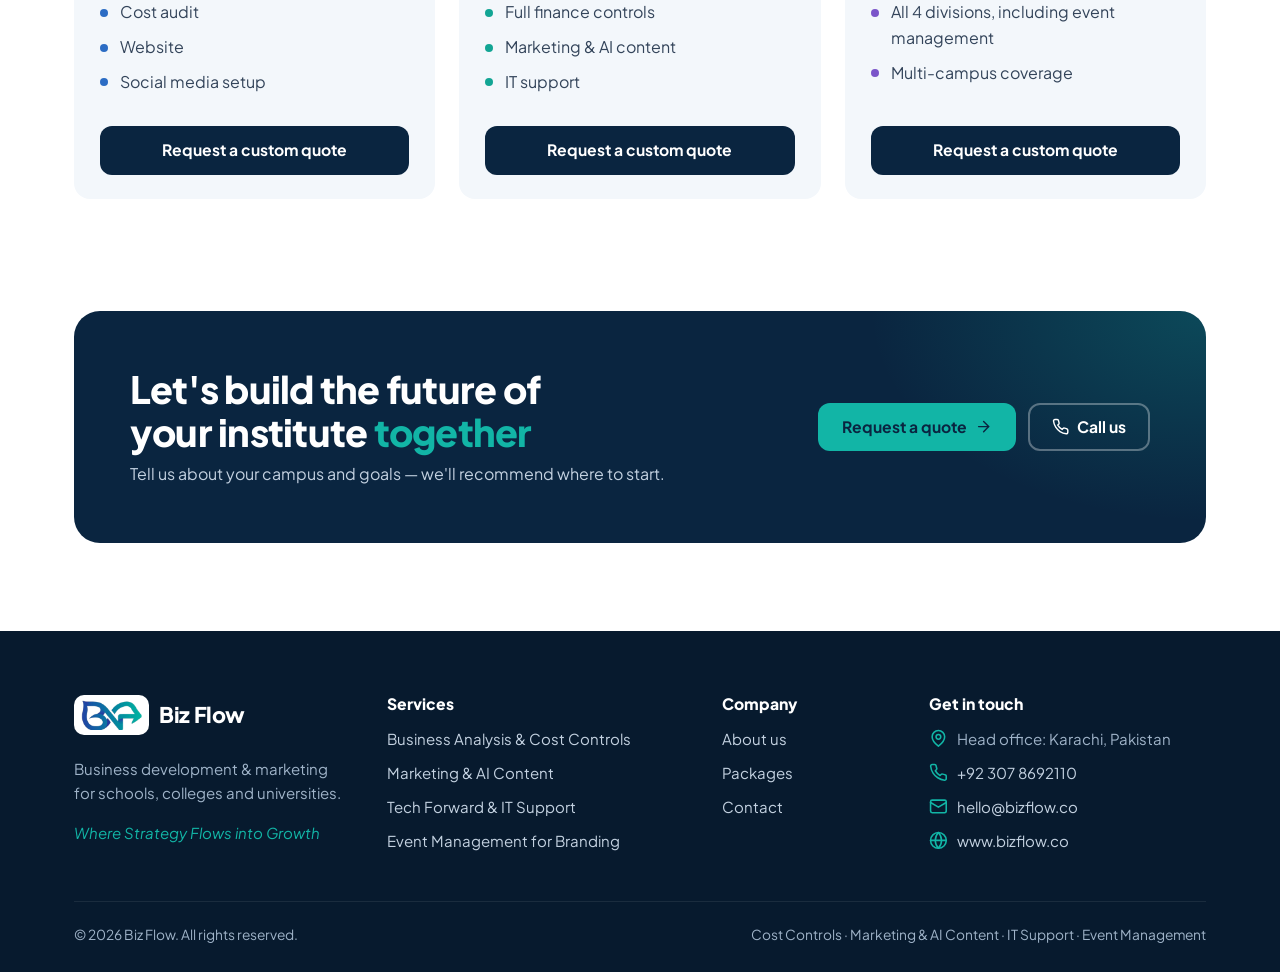
==== commit cd3f53c5: "Add 192/512 app icons and web app manifest Logo icons for Android home screen and Chrome, linked fro" ====
--- a/index.html
+++ b/index.html
@@ -7,13 +7,30 @@
   <meta name="description" content="Biz Flow helps schools, colleges and universities in Pakistan reduce costs, increase admissions and build a strong digital presence — cost controls, AI marketing, IT support and event management.">
   <meta name="theme-color" content="#0a2540">
 
+  <!-- Social previews: these URLs must be absolute. Update them if the site moves to a custom domain. -->
+  <link rel="canonical" href="https://techpeer-pk.github.io/bizflow/">
   <meta property="og:type" content="website">
+  <meta property="og:site_name" content="Biz Flow">
+  <meta property="og:url" content="https://techpeer-pk.github.io/bizflow/">
   <meta property="og:title" content="Biz Flow — Where Strategy Flows into Growth">
   <meta property="og:description" content="Business development & marketing for schools, colleges and universities: cost controls, AI-powered admissions marketing, IT support and event management.">
-  <meta property="og:image" content="assets/img/team.jpg">
+  <meta property="og:image" content="https://techpeer-pk.github.io/bizflow/assets/img/og-image.jpg">
+  <meta property="og:image:secure_url" content="https://techpeer-pk.github.io/bizflow/assets/img/og-image.jpg">
+  <meta property="og:image:type" content="image/jpeg">
+  <meta property="og:image:width" content="1200">
+  <meta property="og:image:height" content="630">
+  <meta property="og:image:alt" content="Biz Flow — Empowering educational institutes to grow, optimize & lead. Cost controls, AI marketing, IT support and events.">
+
+  <meta name="twitter:card" content="summary_large_image">
+  <meta name="twitter:title" content="Biz Flow — Where Strategy Flows into Growth">
+  <meta name="twitter:description" content="Business development & marketing for schools, colleges and universities: cost controls, AI-powered admissions marketing, IT support and event management.">
+  <meta name="twitter:image" content="https://techpeer-pk.github.io/bizflow/assets/img/og-image.jpg">
+  <meta name="twitter:image:alt" content="Biz Flow — Empowering educational institutes to grow, optimize & lead. Cost controls, AI marketing, IT support and events.">
 
   <link rel="icon" type="image/png" href="assets/img/favicon.png">
+  <link rel="icon" type="image/png" sizes="192x192" href="assets/img/icon-192.png">
   <link rel="apple-touch-icon" href="assets/img/apple-touch-icon.png">
+  <link rel="manifest" href="site.webmanifest">
 
   <link rel="preconnect" href="https://fonts.googleapis.com">
   <link rel="preconnect" href="https://fonts.gstatic.com" crossorigin>
